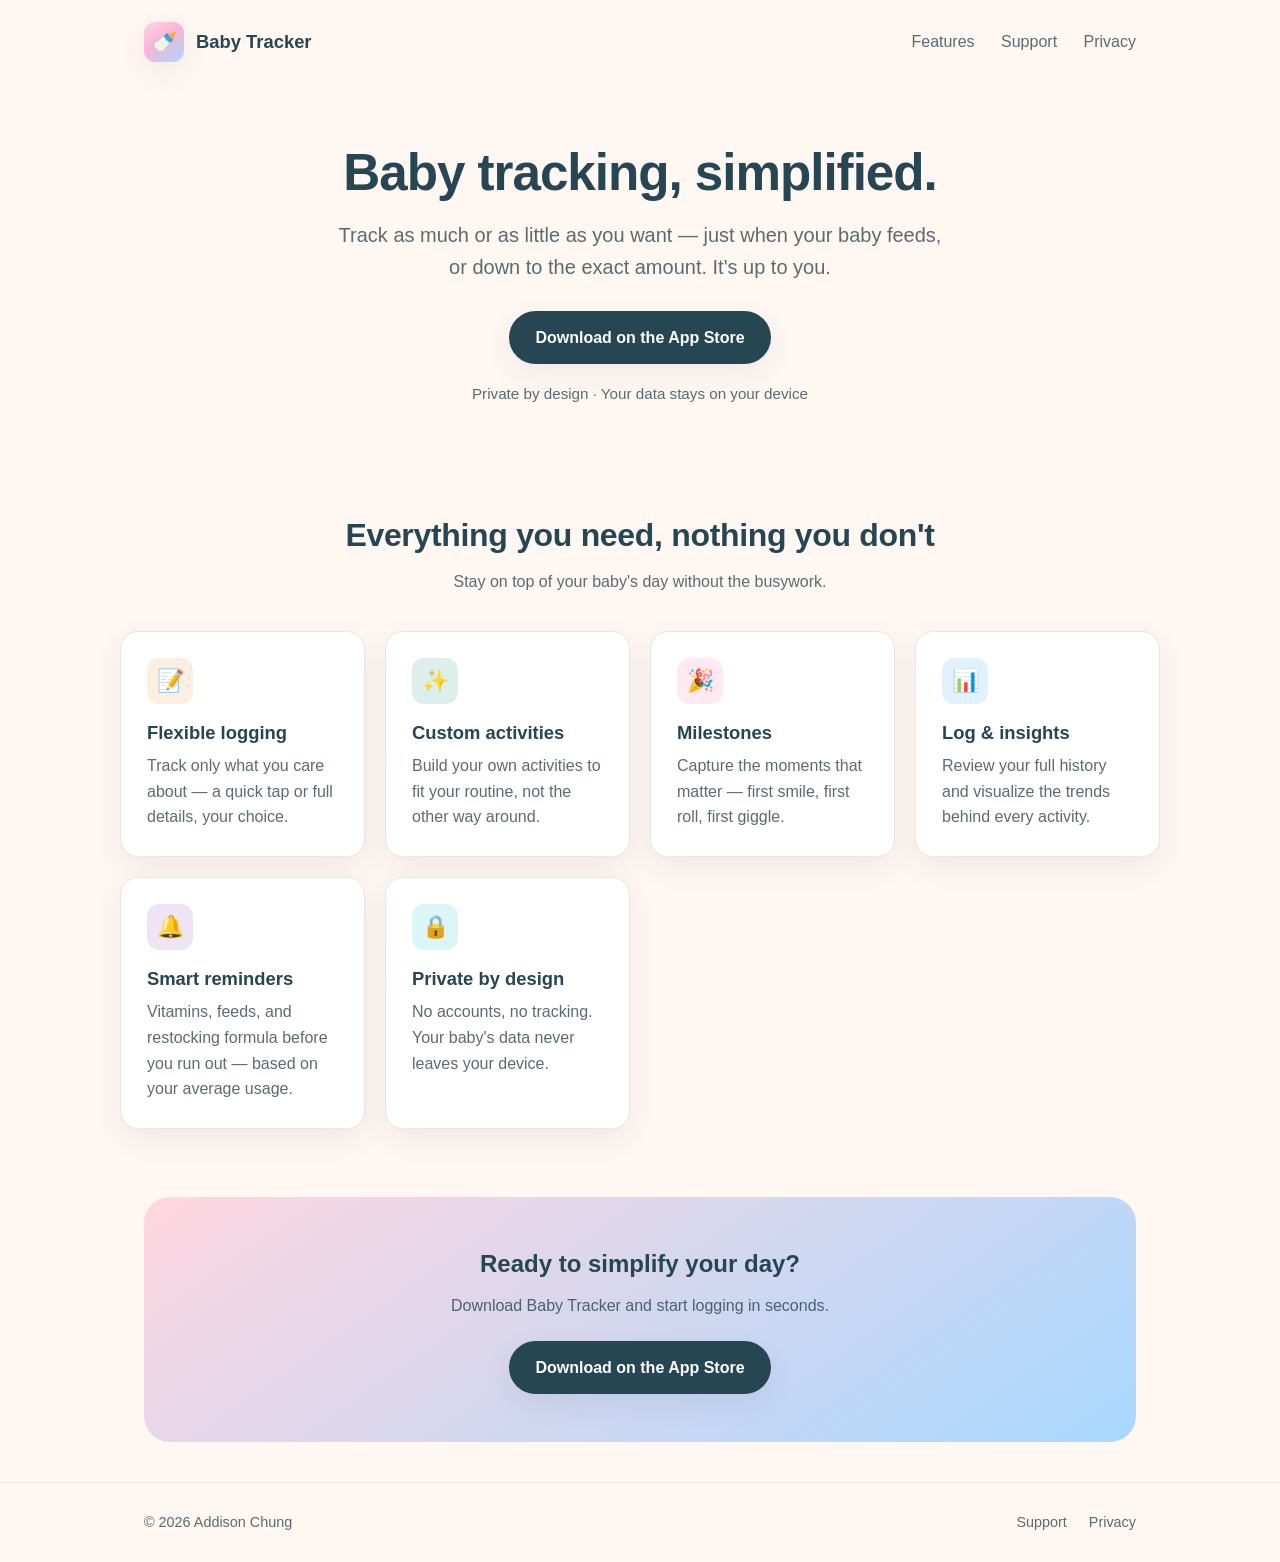
==== index.html @ b32abf7a "Baby Tracker marketing, support, and privacy site Co-Authored-By: Claude Opus 4.8 <noreply@anthropic" ====
<!DOCTYPE html>
<html lang="en">
<head>
    <meta charset="UTF-8">
    <meta name="viewport" content="width=device-width, initial-scale=1.0">
    <title>Baby Tracker — Simple baby logging for feeds, sleep &amp; more</title>
    <meta name="description" content="Track your baby's feeds, sleep, diapers, and milestones — as simply or thoroughly as you like. Custom activities and smart reminders keep you one step ahead.">
    <meta property="og:title" content="Baby Tracker">
    <meta property="og:description" content="Baby tracking, simplified. Track as much or as little as you want.">
    <meta property="og:type" content="website">
    <link rel="stylesheet" href="styles.css">
</head>
<body>
    <header class="site-header">
        <a class="brand" href="index.html"><span class="logo">🍼</span> Baby Tracker</a>
        <nav class="nav">
            <a href="index.html#features">Features</a>
            <a href="support.html">Support</a>
            <a href="privacy.html">Privacy</a>
        </nav>
    </header>

    <main>
        <section class="wrap hero">
            <h1>Baby tracking, simplified.</h1>
            <p class="lede">Track as much or as little as you want — just when your baby feeds, or down to the exact amount. It's up to you.</p>
            <a class="cta" href="https://apps.apple.com/app/id6790715184">Download on the App Store</a>
            <p class="hero-badges">Private by design · Your data stays on your device</p>
        </section>

        <section class="wrap section" id="features">
            <h2>Everything you need, nothing you don't</h2>
            <p class="sub">Stay on top of your baby's day without the busywork.</p>
            <div class="grid">
                <div class="feature">
                    <div class="ico a">📝</div>
                    <h3>Flexible logging</h3>
                    <p>Track only what you care about — a quick tap or full details, your choice.</p>
                </div>
                <div class="feature">
                    <div class="ico b">✨</div>
                    <h3>Custom activities</h3>
                    <p>Build your own activities to fit your routine, not the other way around.</p>
                </div>
                <div class="feature">
                    <div class="ico c">🎉</div>
                    <h3>Milestones</h3>
                    <p>Capture the moments that matter — first smile, first roll, first giggle.</p>
                </div>
                <div class="feature">
                    <div class="ico d">📊</div>
                    <h3>Log &amp; insights</h3>
                    <p>Review your full history and visualize the trends behind every activity.</p>
                </div>
                <div class="feature">
                    <div class="ico e">🔔</div>
                    <h3>Smart reminders</h3>
                    <p>Vitamins, feeds, and restocking formula before you run out — based on your average usage.</p>
                </div>
                <div class="feature">
                    <div class="ico f">🔒</div>
                    <h3>Private by design</h3>
                    <p>No accounts, no tracking. Your baby's data never leaves your device.</p>
                </div>
            </div>
        </section>

        <section class="wrap">
            <div class="band">
                <h2>Ready to simplify your day?</h2>
                <p>Download Baby Tracker and start logging in seconds.</p>
                <a class="cta" href="https://apps.apple.com/app/id6790715184">Download on the App Store</a>
            </div>
        </section>
    </main>

    <footer class="site-footer">
        <div class="wrap">
            <span>© 2026 Addison Chung</span>
            <nav>
                <a href="support.html">Support</a>
                <a href="privacy.html">Privacy</a>
            </nav>
        </div>
    </footer>
</body>
</html>
---- styles.css ----
:root {
    --bg: #FFF7F2;
    --card: #FFFFFF;
    --ink: #264653;
    --muted: #5B6B72;
    --pink: #F88BAA;
    --pink-soft: #FFD6E0;
    --blue-soft: #A8D8FF;
    --teal: #2A9D8F;
    --coral: #F4A261;
    --border: #F0E3DA;
    --radius: 18px;
    --shadow: 0 10px 30px rgba(38, 70, 83, 0.08);
    --max: 1040px;
}

* { box-sizing: border-box; }

html { scroll-behavior: smooth; }

body {
    margin: 0;
    font-family: -apple-system, BlinkMacSystemFont, "Segoe UI", Roboto, Helvetica, Arial, sans-serif;
    color: var(--ink);
    background: var(--bg);
    line-height: 1.6;
    -webkit-font-smoothing: antialiased;
}

a { color: var(--teal); text-decoration: none; }
a:hover { text-decoration: underline; }

.wrap { max-width: var(--max); margin: 0 auto; padding: 0 24px; }

/* Header */
.site-header {
    display: flex;
    align-items: center;
    justify-content: space-between;
    padding: 22px 24px;
    max-width: var(--max);
    margin: 0 auto;
}
.brand { display: flex; align-items: center; gap: 12px; font-weight: 700; font-size: 1.15rem; color: var(--ink); }
.brand:hover { text-decoration: none; }
.brand .logo {
    width: 40px; height: 40px; border-radius: 11px;
    background: linear-gradient(145deg, #FFD6E0, #F8B4D9 45%, #A8D8FF);
    display: grid; place-items: center; font-size: 20px;
    box-shadow: var(--shadow);
}
.nav a { margin-left: 22px; color: var(--muted); font-weight: 500; }
.nav a:hover { color: var(--ink); text-decoration: none; }

/* Hero */
.hero { text-align: center; padding: 60px 0 40px; }
.hero h1 { font-size: clamp(2rem, 5vw, 3.2rem); line-height: 1.15; margin: 0 0 16px; letter-spacing: -0.02em; }
.hero p.lede { font-size: 1.25rem; color: var(--muted); max-width: 620px; margin: 0 auto 28px; }

.cta { display: inline-flex; align-items: center; gap: 10px; background: var(--ink); color: #fff; padding: 14px 26px; border-radius: 999px; font-weight: 600; box-shadow: var(--shadow); }
.cta:hover { text-decoration: none; transform: translateY(-1px); }
.cta.secondary { background: #fff; color: var(--ink); border: 1px solid var(--border); }

.hero-badges { margin-top: 18px; color: var(--muted); font-size: 0.95rem; }

/* Features */
.section { padding: 48px 0; }
.section h2 { font-size: 2rem; text-align: center; margin: 0 0 8px; letter-spacing: -0.01em; }
.section .sub { text-align: center; color: var(--muted); max-width: 560px; margin: 0 auto 36px; }

.grid { display: grid; grid-template-columns: repeat(auto-fit, minmax(240px, 1fr)); gap: 20px; }
.feature {
    background: var(--card); border: 1px solid var(--border); border-radius: var(--radius);
    padding: 26px; box-shadow: var(--shadow);
}
.feature .ico { width: 46px; height: 46px; border-radius: 12px; display: grid; place-items: center; font-size: 22px; margin-bottom: 14px; }
.feature h3 { margin: 0 0 6px; font-size: 1.15rem; }
.feature p { margin: 0; color: var(--muted); }

.ico.a { background: rgba(244, 162, 97, 0.18); }
.ico.b { background: rgba(42, 157, 143, 0.16); }
.ico.c { background: rgba(248, 139, 170, 0.18); }
.ico.d { background: rgba(168, 216, 255, 0.35); }
.ico.e { background: rgba(142, 68, 173, 0.14); }
.ico.f { background: rgba(6, 182, 212, 0.14); }

/* CTA band */
.band { background: linear-gradient(145deg, #FFD6E0, #A8D8FF); border-radius: 26px; text-align: center; padding: 48px 24px; margin: 20px 0; }
.band h2 { margin: 0 0 10px; }
.band p { color: var(--ink); opacity: 0.8; margin: 0 0 22px; }

/* Content pages */
.page { padding: 40px 0 20px; }
.page h1 { font-size: 2.2rem; margin: 0 0 6px; }
.page .updated { color: var(--muted); margin: 0 0 28px; }
.page h2 { font-size: 1.4rem; margin: 32px 0 8px; }
.page ul { padding-left: 20px; }
.page li { margin: 6px 0; }
.card {
    background: var(--card); border: 1px solid var(--border); border-radius: var(--radius);
    padding: 28px; box-shadow: var(--shadow); margin: 18px 0;
}

/* FAQ */
details { border-bottom: 1px solid var(--border); padding: 16px 0; }
details summary { font-weight: 600; cursor: pointer; list-style: none; display: flex; justify-content: space-between; }
details summary::-webkit-details-marker { display: none; }
details summary::after { content: "+"; color: var(--teal); font-size: 1.3rem; line-height: 1; }
details[open] summary::after { content: "\2013"; }
details p { color: var(--muted); margin: 12px 0 0; }

/* Footer */
.site-footer { border-top: 1px solid var(--border); margin-top: 40px; padding: 28px 0; color: var(--muted); font-size: 0.9rem; }
.site-footer .wrap { display: flex; flex-wrap: wrap; gap: 14px; justify-content: space-between; align-items: center; }
.site-footer a { color: var(--muted); }
.site-footer nav a { margin-left: 18px; }
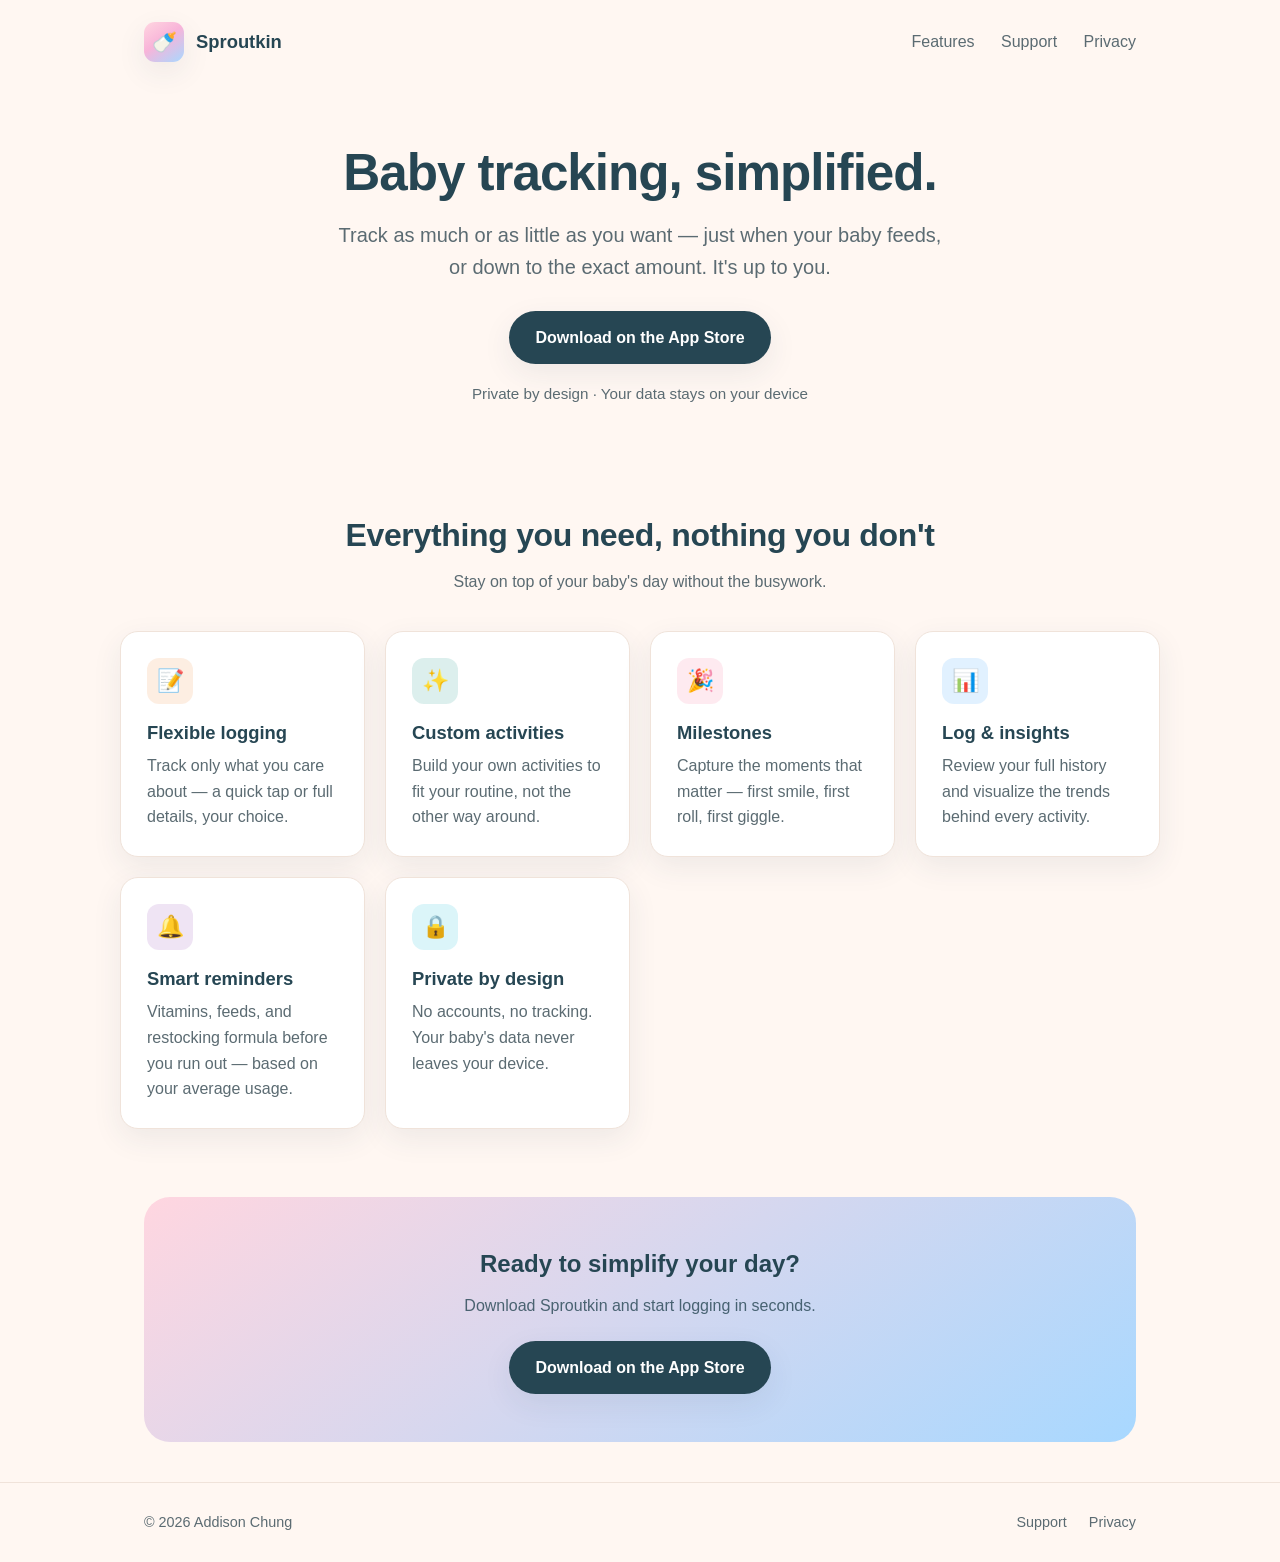
==== commit fa9d81db: "Rebrand site to Sproutkin Co-Authored-By: Claude Opus 4.8 <noreply@anthropic.com>" ====
--- a/index.html
+++ b/index.html
@@ -3,16 +3,16 @@
 <head>
     <meta charset="UTF-8">
     <meta name="viewport" content="width=device-width, initial-scale=1.0">
-    <title>Baby Tracker — Simple baby logging for feeds, sleep &amp; more</title>
+    <title>Sproutkin — Simple baby logging for feeds, sleep &amp; more</title>
     <meta name="description" content="Track your baby's feeds, sleep, diapers, and milestones — as simply or thoroughly as you like. Custom activities and smart reminders keep you one step ahead.">
-    <meta property="og:title" content="Baby Tracker">
+    <meta property="og:title" content="Sproutkin">
     <meta property="og:description" content="Baby tracking, simplified. Track as much or as little as you want.">
     <meta property="og:type" content="website">
     <link rel="stylesheet" href="styles.css">
 </head>
 <body>
     <header class="site-header">
-        <a class="brand" href="index.html"><span class="logo">🍼</span> Baby Tracker</a>
+        <a class="brand" href="index.html"><span class="logo">🍼</span> Sproutkin</a>
         <nav class="nav">
             <a href="index.html#features">Features</a>
             <a href="support.html">Support</a>
@@ -68,7 +68,7 @@
         <section class="wrap">
             <div class="band">
                 <h2>Ready to simplify your day?</h2>
-                <p>Download Baby Tracker and start logging in seconds.</p>
+                <p>Download Sproutkin and start logging in seconds.</p>
                 <a class="cta" href="https://apps.apple.com/app/id6790715184">Download on the App Store</a>
             </div>
         </section>
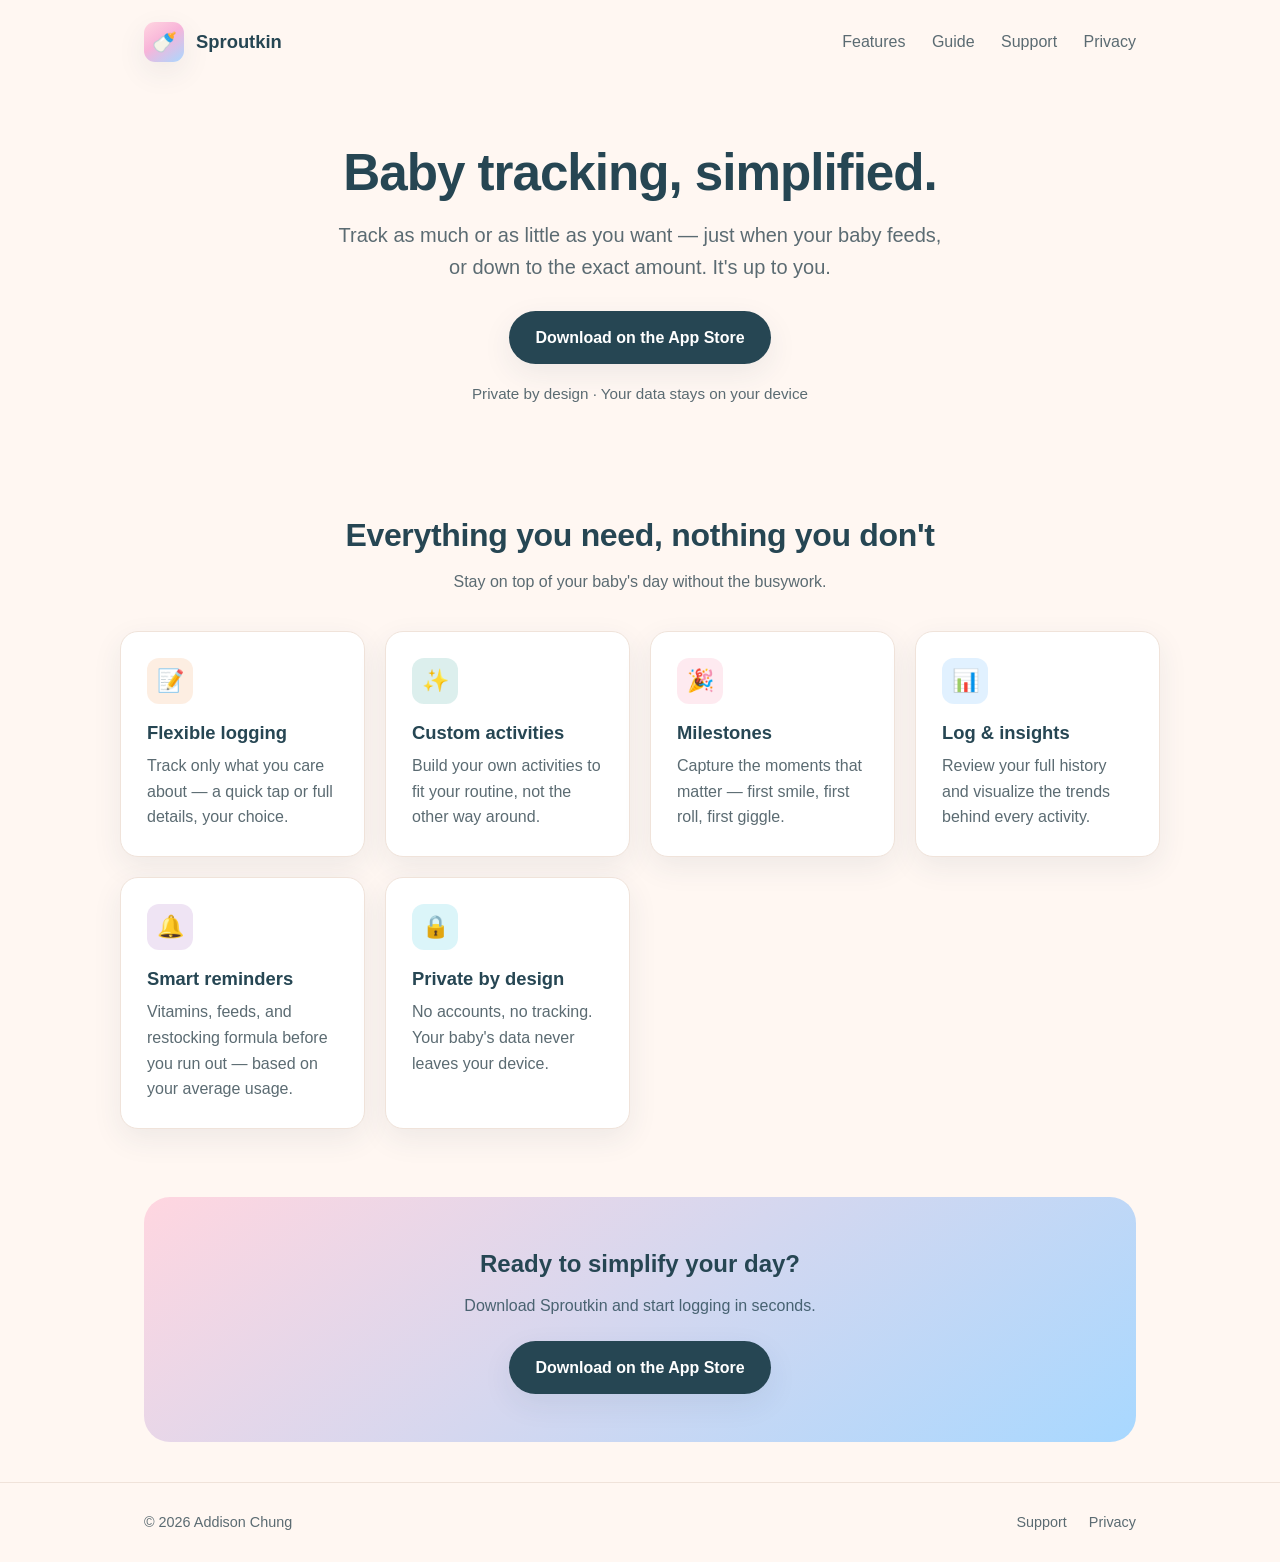
==== commit 700d9826: "Add user guide page and link it from all nav bars Co-Authored-By: Claude Sonnet 4.6 <noreply@anthrop" ====
--- a/index.html
+++ b/index.html
@@ -15,6 +15,7 @@
         <a class="brand" href="index.html"><span class="logo">🍼</span> Sproutkin</a>
         <nav class="nav">
             <a href="index.html#features">Features</a>
+            <a href="guide.html">Guide</a>
             <a href="support.html">Support</a>
             <a href="privacy.html">Privacy</a>
         </nav>
